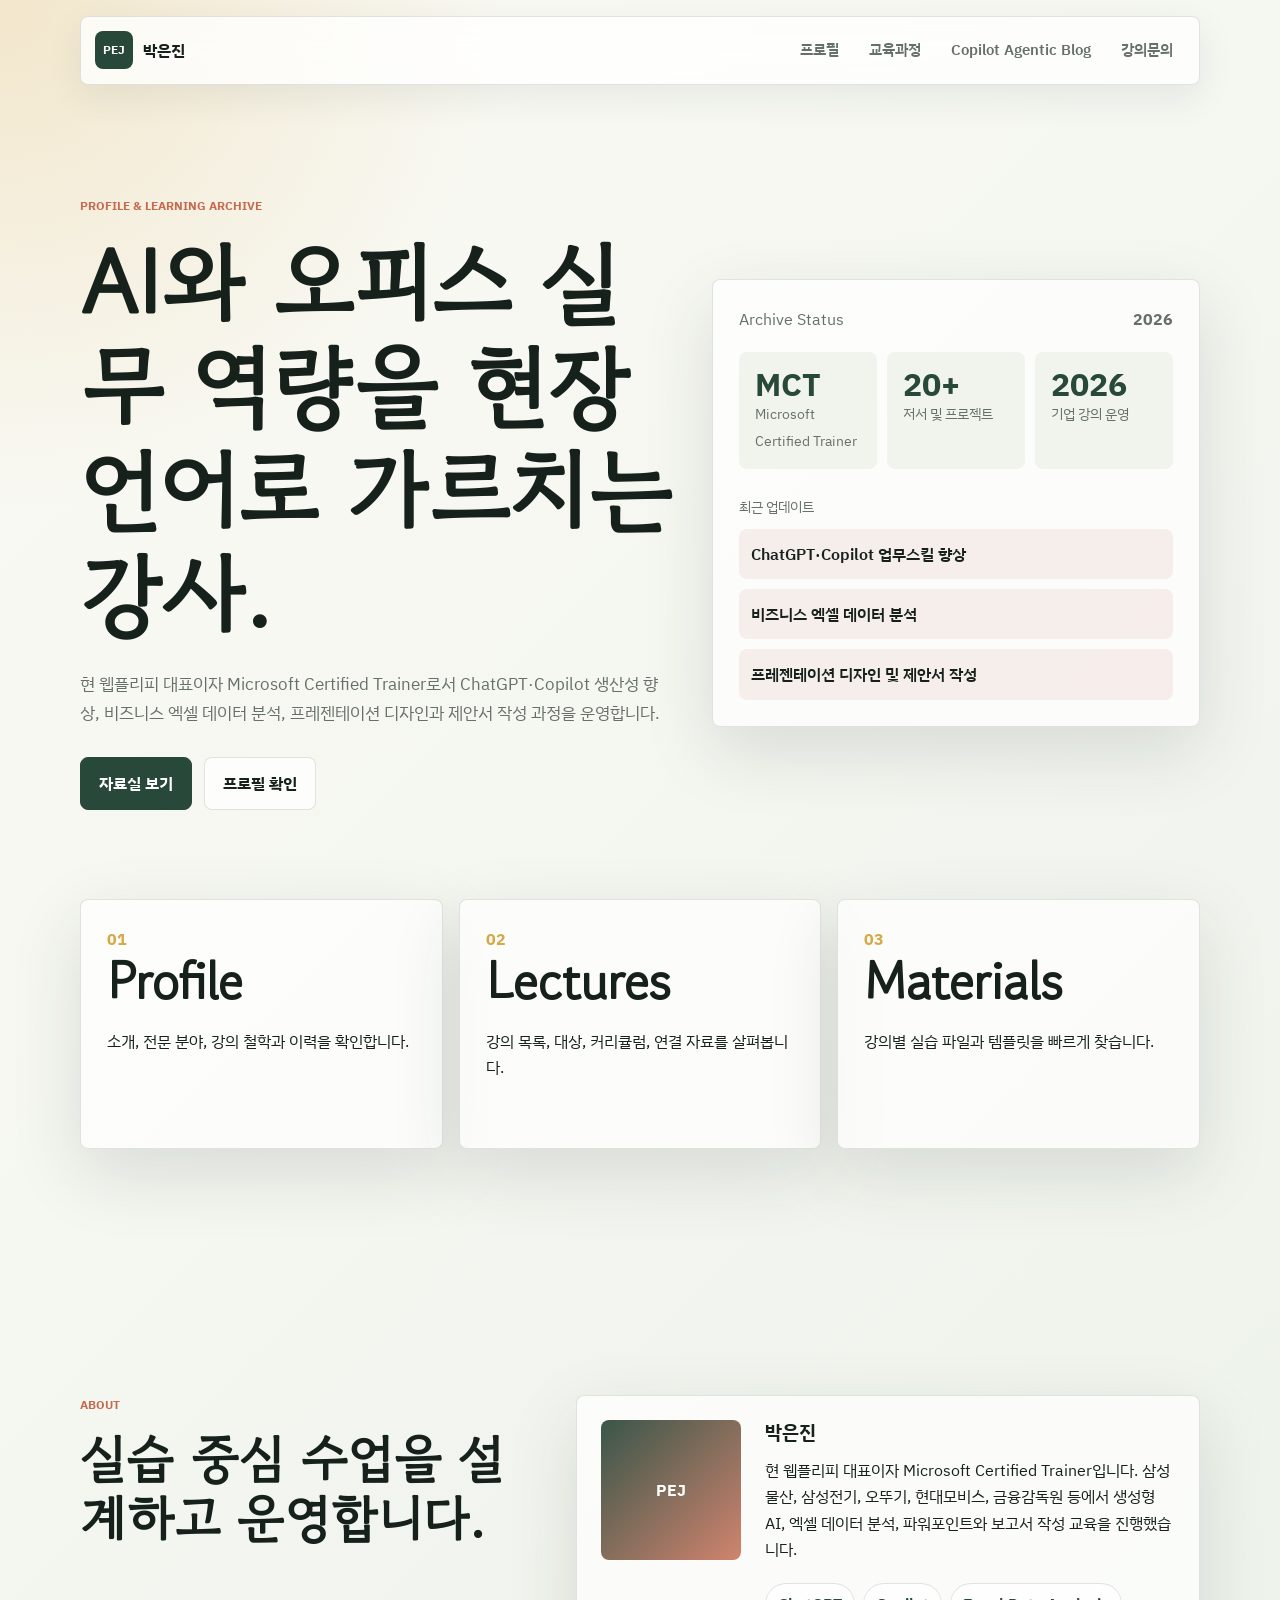
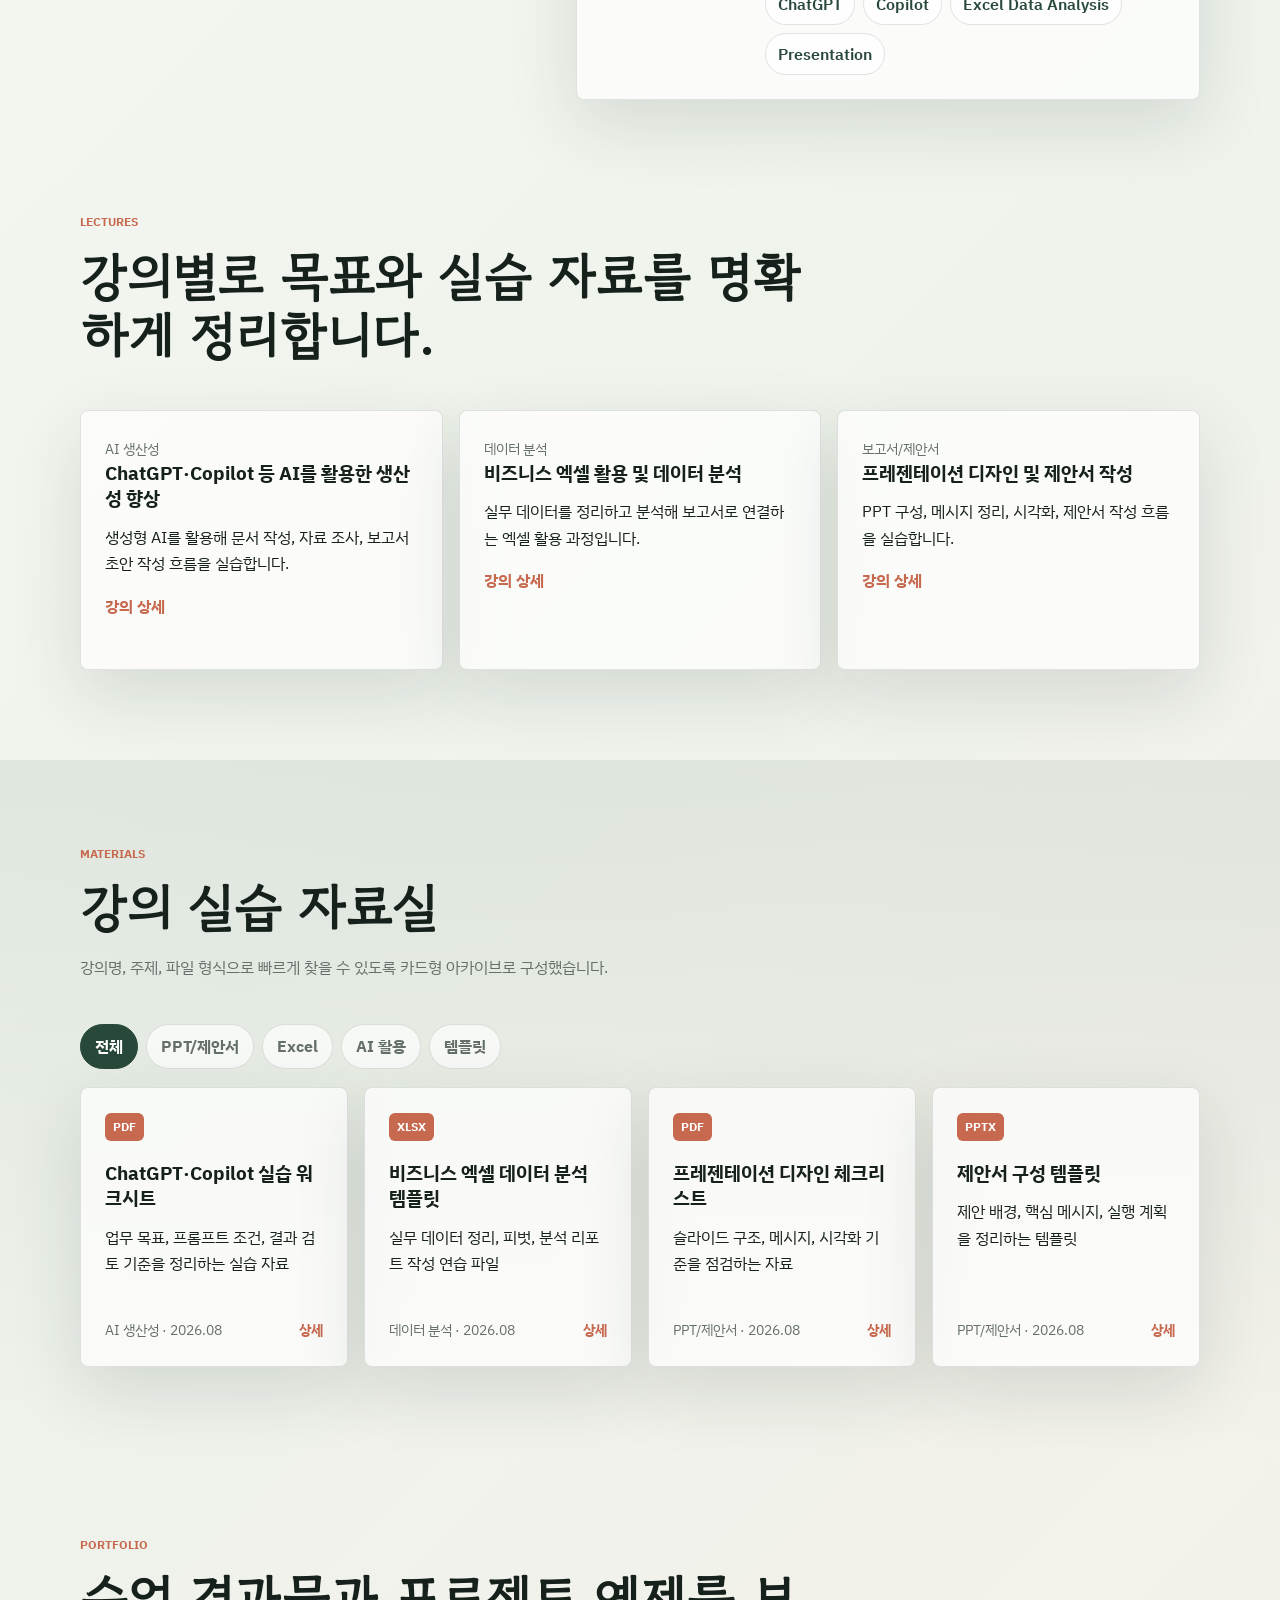
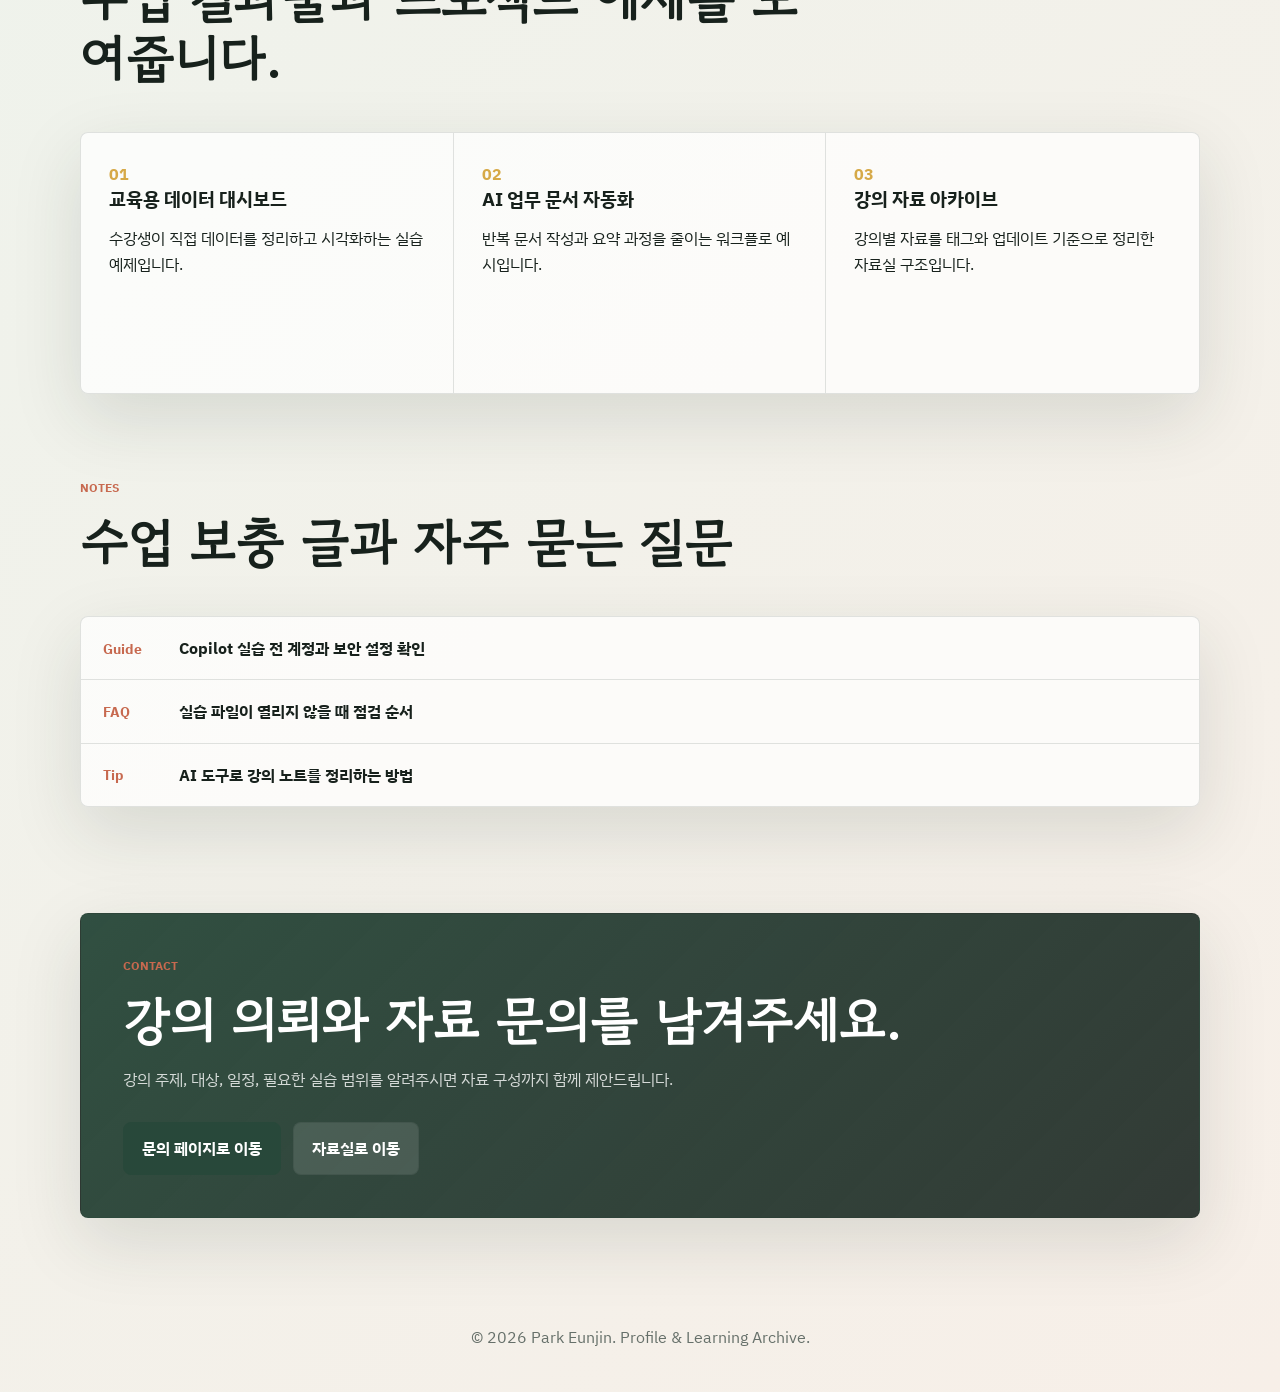
==== index.html @ 989c57da "Initial homepage site" ====
<!DOCTYPE html>
<html lang="ko">
<head>
    <meta charset="UTF-8">
    <meta name="viewport" content="width=device-width, initial-scale=1.0">
    <title>박은진 | 강의와 실습 자료실</title>
    <link rel="preconnect" href="https://fonts.googleapis.com">
    <link rel="preconnect" href="https://fonts.gstatic.com" crossorigin>
    <link href="https://fonts.googleapis.com/css2?family=Gowun+Dodum&family=IBM+Plex+Sans+KR:wght@400;500;600;700&display=swap" rel="stylesheet">
    <link rel="stylesheet" href="styles.css">
</head>
<body>
    <header class="site-header">
        <a class="brand" href="index.html" aria-label="홈으로 이동">
            <span class="brand-mark">PEJ</span>
            <span>박은진</span>
        </a>
        <button class="nav-toggle" type="button" aria-label="메뉴 열기" aria-expanded="false">
            <span></span>
            <span></span>
        </button>
        <nav class="site-nav" aria-label="주요 메뉴">
            <a href="profile.html">프로필</a>
            <a href="lectures.html">교육과정</a>
            <a href="copilot-agentic-blog.html">Copilot Agentic Blog</a>
            <a href="contact.html">강의문의</a>
        </nav>
    </header>

    <main id="home">
        <section class="hero section-shell">
            <div class="hero-copy reveal">
                <p class="eyebrow">Profile & Learning Archive</p>
                <h1>AI와 오피스 실무 역량을 현장 언어로 가르치는 강사.</h1>
                <p class="hero-text">현 웹플리피 대표이자 Microsoft Certified Trainer로서 ChatGPT·Copilot 생산성 향상, 비즈니스 엑셀 데이터 분석, 프레젠테이션 디자인과 제안서 작성 과정을 운영합니다.</p>
                <div class="hero-actions">
                    <a class="button primary" href="materials.html">자료실 보기</a>
                    <a class="button secondary" href="profile.html">프로필 확인</a>
                </div>
            </div>
            <div class="hero-panel reveal" aria-label="강의 자료 요약">
                <div class="panel-topline">
                    <span>Archive Status</span>
                    <strong>2026</strong>
                </div>
                <div class="metric-grid">
                    <article>
                        <strong>MCT</strong>
                        <span>Microsoft Certified Trainer</span>
                    </article>
                    <article>
                        <strong>20+</strong>
                        <span>저서 및 프로젝트</span>
                    </article>
                    <article>
                        <strong>2026</strong>
                        <span>기업 강의 운영</span>
                    </article>
                </div>
                <div class="panel-list">
                    <p>최근 업데이트</p>
                    <a href="lectures.html">ChatGPT·Copilot 업무스킬 향상</a>
                    <a href="lectures.html">비즈니스 엑셀 데이터 분석</a>
                    <a href="lectures.html">프레젠테이션 디자인 및 제안서 작성</a>
                </div>
            </div>
        </section>

        <section class="section-shell summary-grid reveal" aria-label="운영 페이지 바로가기">
            <a class="summary-card" href="profile.html">
                <span>01</span>
                <h2>Profile</h2>
                <p>소개, 전문 분야, 강의 철학과 이력을 확인합니다.</p>
            </a>
            <a class="summary-card" href="lectures.html">
                <span>02</span>
                <h2>Lectures</h2>
                <p>강의 목록, 대상, 커리큘럼, 연결 자료를 살펴봅니다.</p>
            </a>
            <a class="summary-card" href="materials.html">
                <span>03</span>
                <h2>Materials</h2>
                <p>강의별 실습 파일과 템플릿을 빠르게 찾습니다.</p>
            </a>
        </section>

        <section id="about" class="section-shell split-section">
            <div class="section-heading reveal">
                <p class="eyebrow">About</p>
                <h2>실습 중심 수업을 설계하고 운영합니다.</h2>
            </div>
            <div class="profile-card reveal">
                <div class="portrait" aria-hidden="true">PEJ</div>
                <div>
                    <h3>박은진</h3>
                    <p>현 웹플리피 대표이자 Microsoft Certified Trainer입니다. 삼성물산, 삼성전기, 오뚜기, 현대모비스, 금융감독원 등에서 생성형 AI, 엑셀 데이터 분석, 파워포인트와 보고서 작성 교육을 진행했습니다.</p>
                    <ul class="tag-list" aria-label="전문 분야">
                        <li>ChatGPT</li>
                        <li>Copilot</li>
                        <li>Excel Data Analysis</li>
                        <li>Presentation</li>
                    </ul>
                </div>
            </div>
        </section>

        <section id="lectures" class="section-shell">
            <div class="section-heading reveal">
                <p class="eyebrow">Lectures</p>
                <h2>강의별로 목표와 실습 자료를 명확하게 정리합니다.</h2>
            </div>
            <div class="course-grid">
                <article class="course-card reveal">
                    <span>AI 생산성</span>
                    <h3>ChatGPT·Copilot 등 AI를 활용한 생산성 향상</h3>
                    <p>생성형 AI를 활용해 문서 작성, 자료 조사, 보고서 초안 작성 흐름을 실습합니다.</p>
                    <a href="lecture-detail.html">강의 상세</a>
                </article>
                <article class="course-card reveal">
                    <span>데이터 분석</span>
                    <h3>비즈니스 엑셀 활용 및 데이터 분석</h3>
                    <p>실무 데이터를 정리하고 분석해 보고서로 연결하는 엑셀 활용 과정입니다.</p>
                    <a href="lecture-detail.html">강의 상세</a>
                </article>
                <article class="course-card reveal">
                    <span>보고서/제안서</span>
                    <h3>프레젠테이션 디자인 및 제안서 작성</h3>
                    <p>PPT 구성, 메시지 정리, 시각화, 제안서 작성 흐름을 실습합니다.</p>
                    <a href="lecture-detail.html">강의 상세</a>
                </article>
            </div>
        </section>

        <section id="materials" class="materials-section">
            <div class="section-shell">
                <div class="section-heading reveal">
                    <p class="eyebrow">Materials</p>
                    <h2>강의 실습 자료실</h2>
                    <p>강의명, 주제, 파일 형식으로 빠르게 찾을 수 있도록 카드형 아카이브로 구성했습니다.</p>
                </div>
                <div class="filter-bar reveal" aria-label="자료 필터">
                    <button class="filter-chip active" type="button" data-filter="all">전체</button>
                    <button class="filter-chip" type="button" data-filter="ppt">PPT/제안서</button>
                    <button class="filter-chip" type="button" data-filter="excel">Excel</button>
                    <button class="filter-chip" type="button" data-filter="ai">AI 활용</button>
                    <button class="filter-chip" type="button" data-filter="template">템플릿</button>
                </div>
                <div class="material-grid">
                    <article class="material-card reveal" data-category="ai template">
                        <div>
                            <span class="file-type">PDF</span>
                            <h3>ChatGPT·Copilot 실습 워크시트</h3>
                            <p>업무 목표, 프롬프트 조건, 결과 검토 기준을 정리하는 실습 자료</p>
                        </div>
                        <footer>
                            <span>AI 생산성 · 2026.08</span>
                            <a href="material-detail.html">상세</a>
                        </footer>
                    </article>
                    <article class="material-card reveal" data-category="excel template">
                        <div>
                            <span class="file-type">XLSX</span>
                            <h3>비즈니스 엑셀 데이터 분석 템플릿</h3>
                            <p>실무 데이터 정리, 피벗, 분석 리포트 작성 연습 파일</p>
                        </div>
                        <footer>
                            <span>데이터 분석 · 2026.08</span>
                            <a href="material-detail.html">상세</a>
                        </footer>
                    </article>
                    <article class="material-card reveal" data-category="ai template">
                        <div>
                            <span class="file-type">PDF</span>
                            <h3>프레젠테이션 디자인 체크리스트</h3>
                            <p>슬라이드 구조, 메시지, 시각화 기준을 점검하는 자료</p>
                        </div>
                        <footer>
                            <span>PPT/제안서 · 2026.08</span>
                            <a href="material-detail.html">상세</a>
                        </footer>
                    </article>
                    <article class="material-card reveal" data-category="ppt template">
                        <div>
                            <span class="file-type">PPTX</span>
                            <h3>제안서 구성 템플릿</h3>
                            <p>제안 배경, 핵심 메시지, 실행 계획을 정리하는 템플릿</p>
                        </div>
                        <footer>
                            <span>PPT/제안서 · 2026.08</span>
                            <a href="material-detail.html">상세</a>
                        </footer>
                    </article>
                </div>
            </div>
        </section>

        <section id="portfolio" class="section-shell">
            <div class="section-heading reveal">
                <p class="eyebrow">Portfolio</p>
                <h2>수업 결과물과 프로젝트 예제를 보여줍니다.</h2>
            </div>
            <div class="portfolio-strip reveal">
                <article>
                    <span>01</span>
                    <h3>교육용 데이터 대시보드</h3>
                    <p>수강생이 직접 데이터를 정리하고 시각화하는 실습 예제입니다.</p>
                </article>
                <article>
                    <span>02</span>
                    <h3>AI 업무 문서 자동화</h3>
                    <p>반복 문서 작성과 요약 과정을 줄이는 워크플로 예시입니다.</p>
                </article>
                <article>
                    <span>03</span>
                    <h3>강의 자료 아카이브</h3>
                    <p>강의별 자료를 태그와 업데이트 기준으로 정리한 자료실 구조입니다.</p>
                </article>
            </div>
        </section>

        <section id="notes" class="section-shell notes-section">
            <div class="section-heading reveal">
                <p class="eyebrow">Notes</p>
                <h2>수업 보충 글과 자주 묻는 질문</h2>
            </div>
            <div class="note-list reveal">
                <a href="note-detail.html"><span>Guide</span> Copilot 실습 전 계정과 보안 설정 확인</a>
                <a href="note-detail.html"><span>FAQ</span> 실습 파일이 열리지 않을 때 점검 순서</a>
                <a href="note-detail.html"><span>Tip</span> AI 도구로 강의 노트를 정리하는 방법</a>
            </div>
        </section>

        <section id="contact" class="contact-section">
            <div class="section-shell contact-box reveal">
                <p class="eyebrow">Contact</p>
                <h2>강의 의뢰와 자료 문의를 남겨주세요.</h2>
                <p>강의 주제, 대상, 일정, 필요한 실습 범위를 알려주시면 자료 구성까지 함께 제안드립니다.</p>
                <div class="contact-actions">
                    <a class="button primary" href="contact.html">문의 페이지로 이동</a>
                    <a class="button secondary" href="materials.html">자료실로 이동</a>
                </div>
            </div>
        </section>
    </main>

    <footer class="site-footer">
        <p>© 2026 Park Eunjin. Profile & Learning Archive.</p>
    </footer>

    <script src="script.js"></script>
</body>
</html>
---- styles.css ----
:root {
    --ink: #17211c;
    --muted: #66706a;
    --paper: #fbfaf5;
    --surface: #ffffff;
    --sage: #587665;
    --sage-dark: #28483a;
    --clay: #c7694f;
    --gold: #d6a947;
    --line: rgba(23, 33, 28, 0.12);
    --shadow: 0 24px 70px rgba(31, 47, 38, 0.13);
}

* {
    box-sizing: border-box;
}

html {
    scroll-behavior: smooth;
}

body {
    margin: 0;
    color: var(--ink);
    background:
        radial-gradient(circle at top left, rgba(214, 169, 71, 0.24), transparent 32rem),
        linear-gradient(135deg, #fbfaf5 0%, #eef3ec 48%, #f7efe8 100%);
    font-family: "IBM Plex Sans KR", sans-serif;
    line-height: 1.65;
}

a {
    color: inherit;
    text-decoration: none;
}

button,
a {
    -webkit-tap-highlight-color: transparent;
}

.site-header {
    position: sticky;
    top: 0;
    z-index: 20;
    display: flex;
    align-items: center;
    justify-content: space-between;
    width: min(1120px, calc(100% - 32px));
    margin: 16px auto 0;
    padding: 12px 14px;
    border: 1px solid var(--line);
    border-radius: 8px;
    background: rgba(255, 255, 255, 0.78);
    box-shadow: 0 12px 36px rgba(31, 47, 38, 0.08);
    backdrop-filter: blur(18px);
}

.brand,
.site-nav {
    display: flex;
    align-items: center;
}

.brand {
    gap: 10px;
    font-weight: 700;
}

.brand-mark {
    display: grid;
    width: 38px;
    height: 38px;
    place-items: center;
    border-radius: 8px;
    color: #fff;
    background: var(--sage-dark);
    font-size: 0.78rem;
    letter-spacing: 0;
}

.site-nav {
    gap: 6px;
    flex-wrap: wrap;
    justify-content: flex-end;
}

.site-nav a {
    padding: 9px 12px;
    border-radius: 8px;
    color: var(--muted);
    font-size: 0.94rem;
    font-weight: 600;
}

.site-nav a:hover {
    color: var(--sage-dark);
    background: rgba(88, 118, 101, 0.11);
}

.site-nav a.active {
    color: var(--sage-dark);
    background: rgba(88, 118, 101, 0.14);
}

.nav-toggle {
    display: none;
    width: 42px;
    height: 42px;
    border: 0;
    border-radius: 8px;
    background: rgba(88, 118, 101, 0.12);
}

.nav-toggle span {
    display: block;
    width: 18px;
    height: 2px;
    margin: 5px auto;
    background: var(--sage-dark);
}

.section-shell {
    width: min(1120px, calc(100% - 32px));
    margin: 0 auto;
}

.hero {
    display: grid;
    grid-template-columns: minmax(0, 1.1fr) minmax(320px, 0.9fr);
    gap: 36px;
    align-items: center;
    min-height: calc(100vh - 86px);
    padding: 80px 0 58px;
}

.eyebrow {
    margin: 0 0 14px;
    color: var(--clay);
    font-size: 0.78rem;
    font-weight: 700;
    letter-spacing: 0;
    text-transform: uppercase;
}

h1,
h2,
h3,
p {
    margin-top: 0;
}

h1,
h2 {
    font-family: "Gowun Dodum", sans-serif;
    line-height: 1.16;
    letter-spacing: 0;
}

h1 {
    max-width: 760px;
    margin-bottom: 24px;
    font-size: clamp(2.8rem, 7vw, 5.9rem);
}

h2 {
    margin-bottom: 16px;
    font-size: clamp(2rem, 4vw, 3.5rem);
}

h3 {
    margin-bottom: 12px;
    line-height: 1.35;
}

.hero-text {
    max-width: 650px;
    color: var(--muted);
    font-size: 1.08rem;
}

.hero-actions,
.contact-actions {
    display: flex;
    flex-wrap: wrap;
    gap: 12px;
    margin-top: 30px;
}

.button {
    display: inline-flex;
    align-items: center;
    justify-content: center;
    min-height: 46px;
    padding: 12px 18px;
    border: 1px solid var(--line);
    border-radius: 8px;
    font-weight: 700;
}

.button.primary {
    color: #fff;
    background: var(--sage-dark);
    border-color: var(--sage-dark);
}

.button.secondary {
    background: rgba(255, 255, 255, 0.72);
}

.hero-panel,
.profile-card,
.course-card,
.material-card,
.portfolio-strip,
.note-list,
.contact-box {
    border: 1px solid var(--line);
    border-radius: 8px;
    background: rgba(255, 255, 255, 0.72);
    box-shadow: var(--shadow);
}

.blog-directory {
    margin-bottom: 72px;
}

.blog-card-grid {
    display: grid;
    grid-template-columns: repeat(2, minmax(0, 1fr));
    gap: 18px;
}

.blog-link-card,
.blog-link-list a {
    border: 1px solid var(--line);
    border-radius: 8px;
    background: rgba(255, 255, 255, 0.72);
    box-shadow: 0 16px 42px rgba(31, 47, 38, 0.09);
}

.blog-link-card {
    display: flex;
    min-height: 260px;
    flex-direction: column;
    padding: 24px;
}

.blog-link-card span,
.blog-link-list span {
    color: var(--clay);
    font-size: 0.78rem;
    font-weight: 700;
}

.blog-link-card h3 {
    margin-top: 12px;
    font-size: 1.35rem;
}

.blog-link-card p {
    color: var(--muted);
}

.blog-link-card a {
    margin-top: auto;
    color: var(--sage-dark);
    font-weight: 700;
}

.blog-link-list {
    display: grid;
    grid-template-columns: repeat(2, minmax(0, 1fr));
    gap: 12px;
}

.blog-link-list.compact {
    grid-template-columns: repeat(3, minmax(0, 1fr));
}

.blog-link-list a {
    display: flex;
    min-height: 78px;
    align-items: center;
    gap: 14px;
    padding: 18px;
    font-weight: 700;
}

.hero-panel {
    padding: 26px;
}

.panel-topline,
.material-card footer {
    display: flex;
    align-items: center;
    justify-content: space-between;
    gap: 16px;
}

.panel-topline {
    margin-bottom: 20px;
    color: var(--muted);
}

.metric-grid {
    display: grid;
    grid-template-columns: repeat(3, 1fr);
    gap: 10px;
}

.metric-grid article {
    min-height: 112px;
    padding: 16px;
    border-radius: 8px;
    background: #f1f4ec;
}

.metric-grid strong {
    display: block;
    color: var(--sage-dark);
    font-size: 2rem;
    line-height: 1;
}

.metric-grid span,
.panel-list p,
.material-card footer,
.course-card span {
    color: var(--muted);
    font-size: 0.9rem;
}

.panel-list {
    display: grid;
    gap: 10px;
    margin-top: 26px;
}

.panel-list p {
    margin-bottom: 0;
}

.panel-list a {
    padding: 12px;
    border-radius: 8px;
    background: rgba(199, 105, 79, 0.1);
    font-weight: 600;
}

.split-section,
.section-heading {
    padding: 84px 0 28px;
}

.split-section {
    display: grid;
    grid-template-columns: 0.85fr 1.15fr;
    gap: 34px;
    align-items: start;
}

.section-heading {
    max-width: 760px;
}

.section-heading p:not(.eyebrow) {
    color: var(--muted);
}

.profile-card {
    display: grid;
    grid-template-columns: 140px 1fr;
    gap: 24px;
    margin-top: 84px;
    padding: 24px;
}

.portrait {
    display: grid;
    width: 140px;
    aspect-ratio: 1;
    place-items: center;
    border-radius: 8px;
    color: #fff;
    background:
        linear-gradient(135deg, rgba(40, 72, 58, 0.92), rgba(199, 105, 79, 0.82)),
        url("https://images.unsplash.com/photo-1454165804606-c3d57bc86b40?auto=format&fit=crop&w=600&q=80") center/cover;
    font-weight: 700;
}

.tag-list {
    display: flex;
    flex-wrap: wrap;
    gap: 8px;
    padding: 0;
    margin: 20px 0 0;
    list-style: none;
}

.tag-list li,
.filter-chip {
    border: 1px solid var(--line);
    border-radius: 999px;
    background: rgba(255, 255, 255, 0.68);
}

.tag-list li {
    padding: 7px 12px;
    color: var(--sage-dark);
    font-weight: 600;
}

.course-grid,
.material-grid {
    display: grid;
    grid-template-columns: repeat(3, 1fr);
    gap: 16px;
}

.course-card,
.material-card {
    padding: 24px;
}

.course-card {
    min-height: 260px;
}

.course-card a,
.material-card a {
    color: var(--clay);
    font-weight: 700;
}

.materials-section {
    margin-top: 90px;
    padding: 0 0 84px;
    background: linear-gradient(180deg, rgba(40, 72, 58, 0.08), rgba(255, 255, 255, 0));
}

.filter-bar {
    display: flex;
    flex-wrap: wrap;
    gap: 8px;
    margin-bottom: 18px;
}

.filter-chip {
    min-height: 40px;
    padding: 8px 14px;
    color: var(--muted);
    cursor: pointer;
    font: inherit;
    font-weight: 700;
}

.filter-chip.active,
.filter-chip:hover {
    color: #fff;
    background: var(--sage-dark);
    border-color: var(--sage-dark);
}

.material-grid {
    grid-template-columns: repeat(4, 1fr);
}

.material-card {
    display: flex;
    min-height: 280px;
    flex-direction: column;
    justify-content: space-between;
    transition: transform 180ms ease, opacity 180ms ease;
}

.material-card.is-hidden {
    display: none;
}

.file-type {
    display: inline-flex;
    margin-bottom: 20px;
    padding: 4px 8px;
    border-radius: 6px;
    color: #fff;
    background: var(--clay);
    font-size: 0.78rem;
    font-weight: 700;
}

.portfolio-strip {
    display: grid;
    grid-template-columns: repeat(3, 1fr);
    overflow: hidden;
}

.portfolio-strip article {
    min-height: 260px;
    padding: 28px;
    border-right: 1px solid var(--line);
}

.portfolio-strip article:last-child {
    border-right: 0;
}

.portfolio-strip span {
    color: var(--gold);
    font-weight: 700;
}

.notes-section {
    padding-bottom: 86px;
}

.note-list {
    display: grid;
}

.note-list a {
    display: flex;
    gap: 14px;
    align-items: center;
    padding: 18px 22px;
    border-bottom: 1px solid var(--line);
    font-weight: 700;
}

.note-list a:last-child {
    border-bottom: 0;
}

.note-list span {
    min-width: 62px;
    color: var(--clay);
    font-size: 0.88rem;
}

.contact-section {
    padding: 20px 0 80px;
}

.contact-box {
    padding: 42px;
    color: #fff;
    background:
        linear-gradient(135deg, rgba(40, 72, 58, 0.96), rgba(23, 33, 28, 0.88)),
        url("https://images.unsplash.com/photo-1516321318423-f06f85e504b3?auto=format&fit=crop&w=1400&q=80") center/cover;
}

.contact-box p:not(.eyebrow) {
    max-width: 650px;
    color: rgba(255, 255, 255, 0.8);
}

.contact-box .button.secondary {
    color: #fff;
    background: rgba(255, 255, 255, 0.12);
}

.page-hero {
    padding: 86px 0 34px;
}

.page-hero p:not(.eyebrow) {
    max-width: 720px;
    color: var(--muted);
    font-size: 1.08rem;
}

.summary-grid,
.content-grid,
.page-grid {
    display: grid;
    gap: 16px;
    padding-bottom: 78px;
}

.summary-grid {
    grid-template-columns: repeat(3, 1fr);
}

.content-grid {
    grid-template-columns: 0.85fr 1.15fr;
    align-items: start;
}

.summary-card,
.mini-list,
.timeline,
.detail-page,
.search-box {
    border: 1px solid var(--line);
    border-radius: 8px;
    background: rgba(255, 255, 255, 0.72);
    box-shadow: var(--shadow);
}

.summary-card {
    min-height: 250px;
    padding: 26px;
}

.summary-card span,
.timeline span,
.detail-meta span {
    color: var(--gold);
    font-weight: 700;
}

.mini-list {
    display: grid;
    overflow: hidden;
}

.mini-list a {
    display: flex;
    gap: 14px;
    align-items: center;
    padding: 18px 20px;
    border-bottom: 1px solid var(--line);
    font-weight: 700;
}

.mini-list a:last-child {
    border-bottom: 0;
}

.mini-list span {
    min-width: 58px;
    color: var(--clay);
    font-size: 0.86rem;
}

.compact {
    padding-top: 20px;
}

.timeline,
.detail-page {
    padding: 28px;
}

.timeline article {
    display: grid;
    grid-template-columns: 44px 1fr;
    gap: 12px;
    padding: 16px 0;
    border-bottom: 1px solid var(--line);
}

.timeline article:last-child {
    border-bottom: 0;
}

.detail-page {
    margin-top: 64px;
    margin-bottom: 84px;
}

.detail-meta {
    display: flex;
    flex-wrap: wrap;
    gap: 10px;
    margin: 26px 0 36px;
}

.detail-meta span {
    padding: 8px 12px;
    border: 1px solid var(--line);
    border-radius: 999px;
    background: rgba(255, 255, 255, 0.72);
}

.step-list {
    display: grid;
    gap: 10px;
    padding-left: 22px;
    color: var(--muted);
}

.materials-section.flat {
    margin-top: 0;
    background: transparent;
}

.search-box {
    display: grid;
    gap: 8px;
    margin-bottom: 14px;
    padding: 16px;
    color: var(--muted);
    font-weight: 700;
}

.search-box input {
    width: 100%;
    min-height: 46px;
    padding: 10px 14px;
    border: 1px solid var(--line);
    border-radius: 8px;
    color: var(--ink);
    background: rgba(255, 255, 255, 0.86);
    font: inherit;
}

.credential-grid {
    display: grid;
    grid-template-columns: repeat(2, 1fr);
    gap: 16px;
    padding-bottom: 72px;
}

.credential-grid article,
.lecture-history {
    border: 1px solid var(--line);
    border-radius: 8px;
    background: rgba(255, 255, 255, 0.72);
    box-shadow: var(--shadow);
}

.credential-grid article {
    padding: 26px;
}

.check-list,
.lecture-history ol {
    display: grid;
    gap: 10px;
    color: var(--muted);
}

.check-list {
    padding-left: 20px;
}

.lecture-history {
    margin-bottom: 84px;
    padding: 28px;
}

.lecture-history ol {
    padding-left: 22px;
}

.site-footer {
    padding: 26px;
    color: var(--muted);
    text-align: center;
}

.reveal {
    opacity: 0;
    transform: translateY(18px);
    transition: opacity 520ms ease, transform 520ms ease;
}

.reveal.is-visible {
    opacity: 1;
    transform: translateY(0);
}

@media (max-width: 920px) {
    .hero,
    .split-section,
    .profile-card,
    .summary-grid,
    .content-grid,
    .credential-grid {
        grid-template-columns: 1fr;
    }

    .hero {
        min-height: auto;
        padding-top: 58px;
    }

    .profile-card {
        margin-top: 0;
    }

    .course-grid,
    .material-grid,
    .blog-card-grid,
    .blog-link-list,
    .blog-link-list.compact,
    .portfolio-strip {
        grid-template-columns: 1fr 1fr;
    }

    .portfolio-strip article:nth-child(2) {
        border-right: 0;
    }
}

@media (max-width: 720px) {
    .site-header {
        align-items: flex-start;
        flex-wrap: wrap;
    }

    .nav-toggle {
        display: block;
    }

    .site-nav {
        display: none;
        width: 100%;
        flex-direction: column;
        align-items: stretch;
        padding-top: 12px;
    }

    .site-nav.is-open {
        display: flex;
    }

    .site-nav a {
        min-height: 42px;
    }

    .hero-actions,
    .contact-actions {
        flex-direction: column;
    }

    .button {
        width: 100%;
    }

    .metric-grid,
    .course-grid,
    .material-grid,
    .blog-card-grid,
    .blog-link-list,
    .blog-link-list.compact,
    .portfolio-strip {
        grid-template-columns: 1fr;
    }

    .portfolio-strip article,
    .portfolio-strip article:nth-child(2) {
        border-right: 0;
        border-bottom: 1px solid var(--line);
    }

    .portfolio-strip article:last-child {
        border-bottom: 0;
    }

    .portrait {
        width: 100%;
        min-height: 170px;
        aspect-ratio: auto;
    }

    .contact-box {
        padding: 30px 22px;
    }

    .page-hero {
        padding-top: 54px;
    }

    .mini-list a,
    .blog-link-list a,
    .note-list a {
        align-items: flex-start;
        flex-direction: column;
    }
}

@media (prefers-reduced-motion: reduce) {
    html {
        scroll-behavior: auto;
    }

    .reveal {
        opacity: 1;
        transform: none;
        transition: none;
    }
}
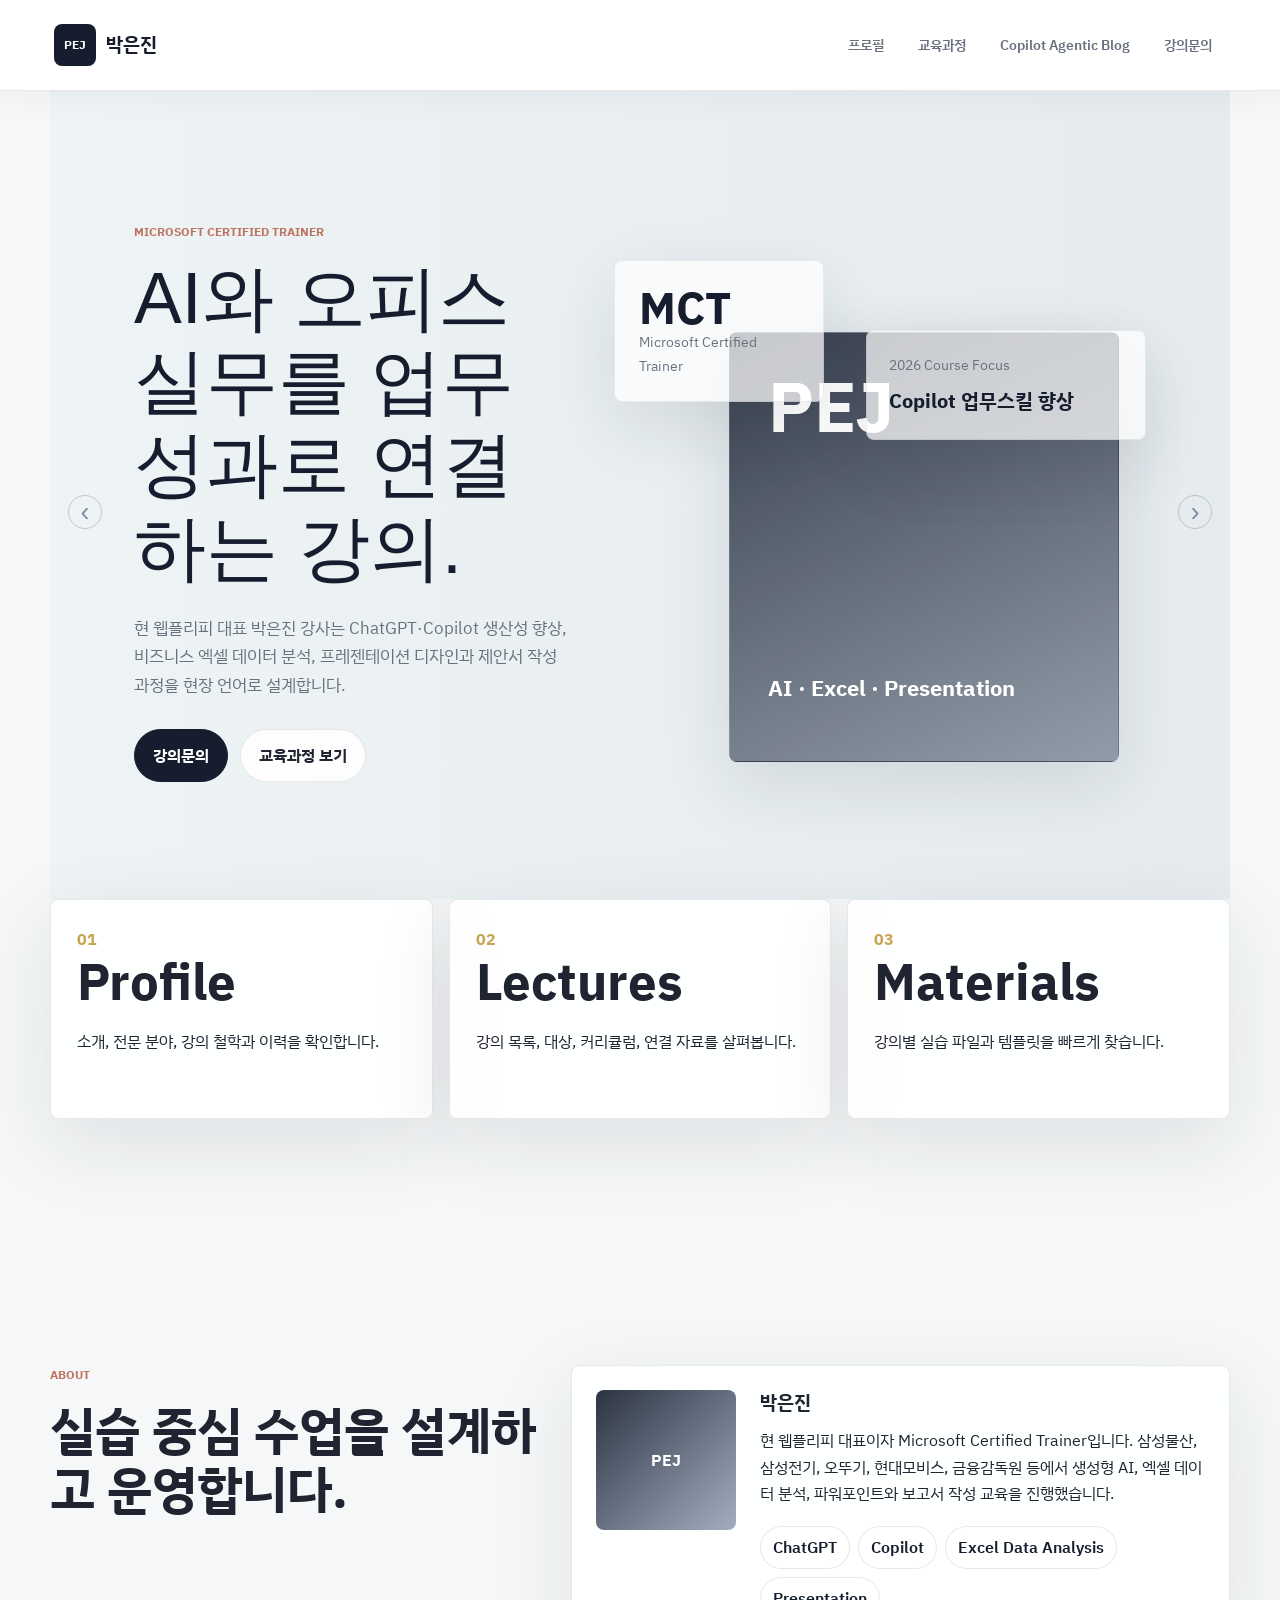
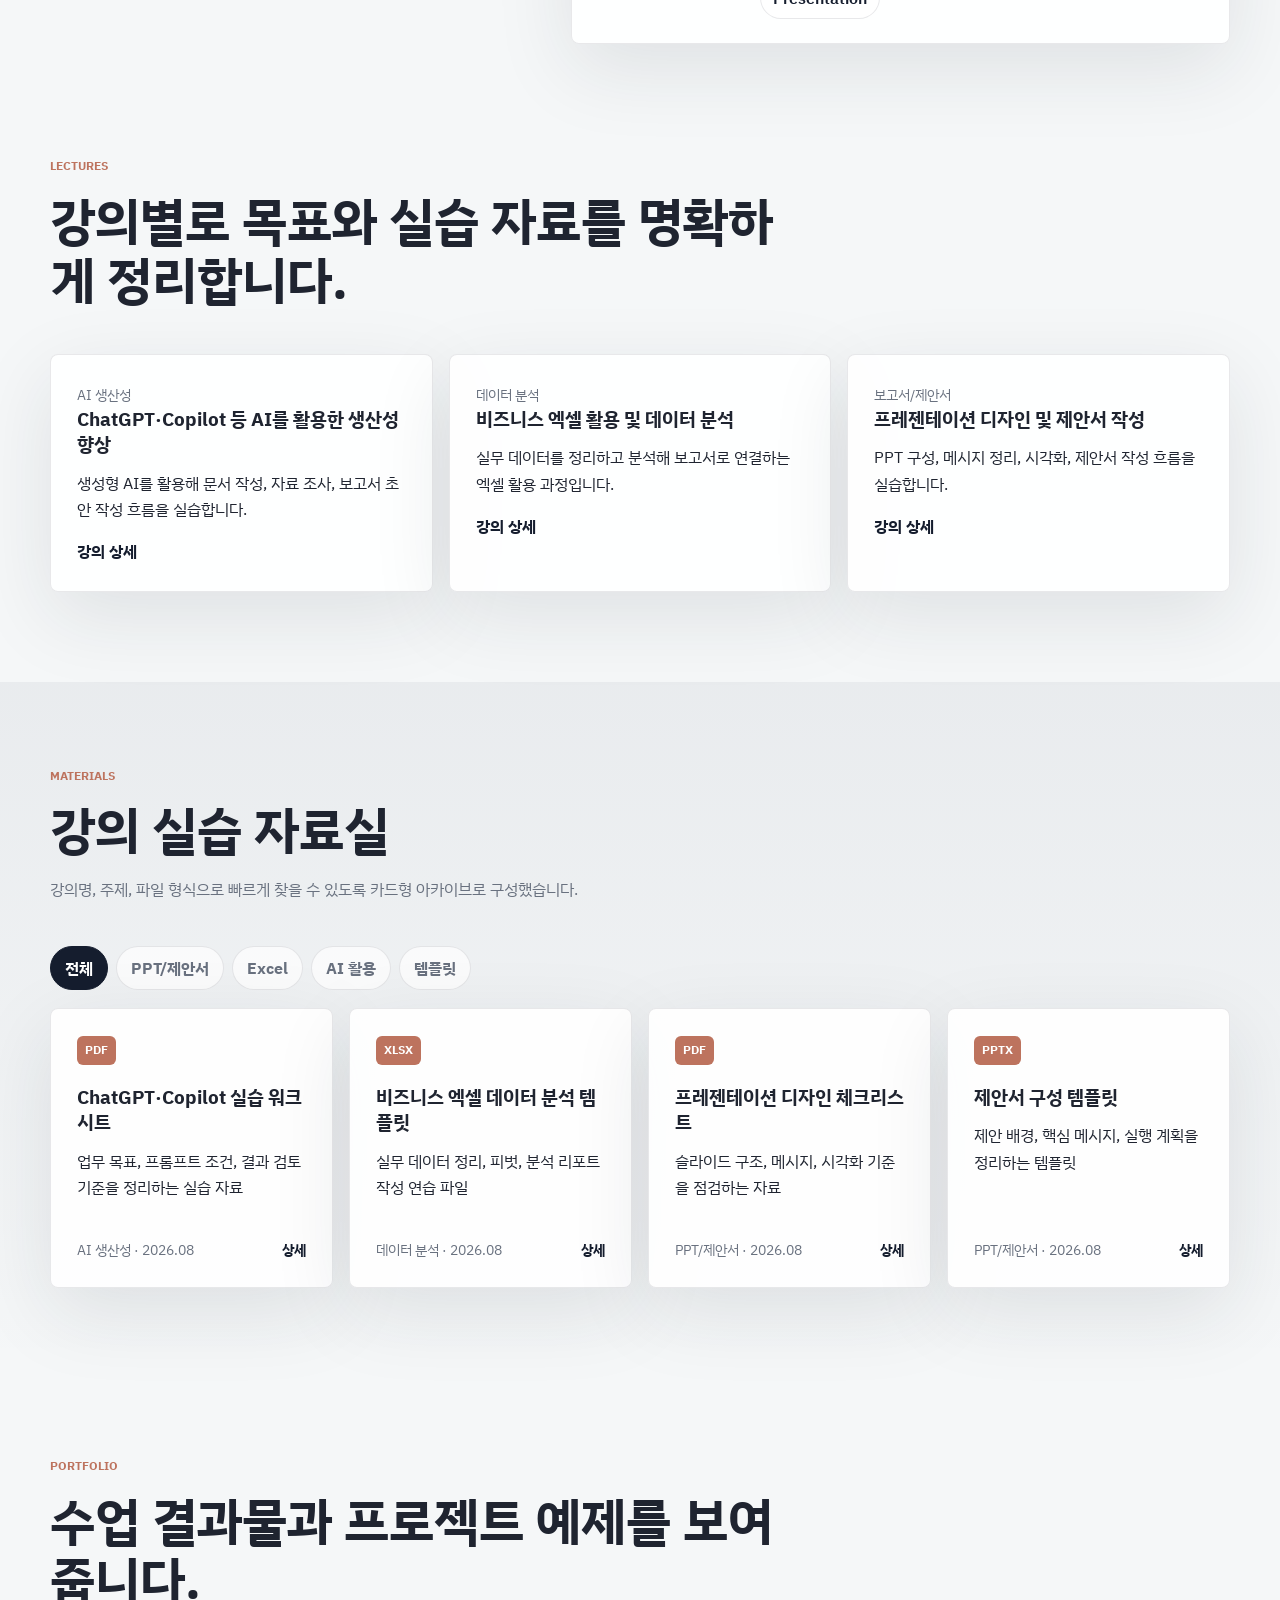
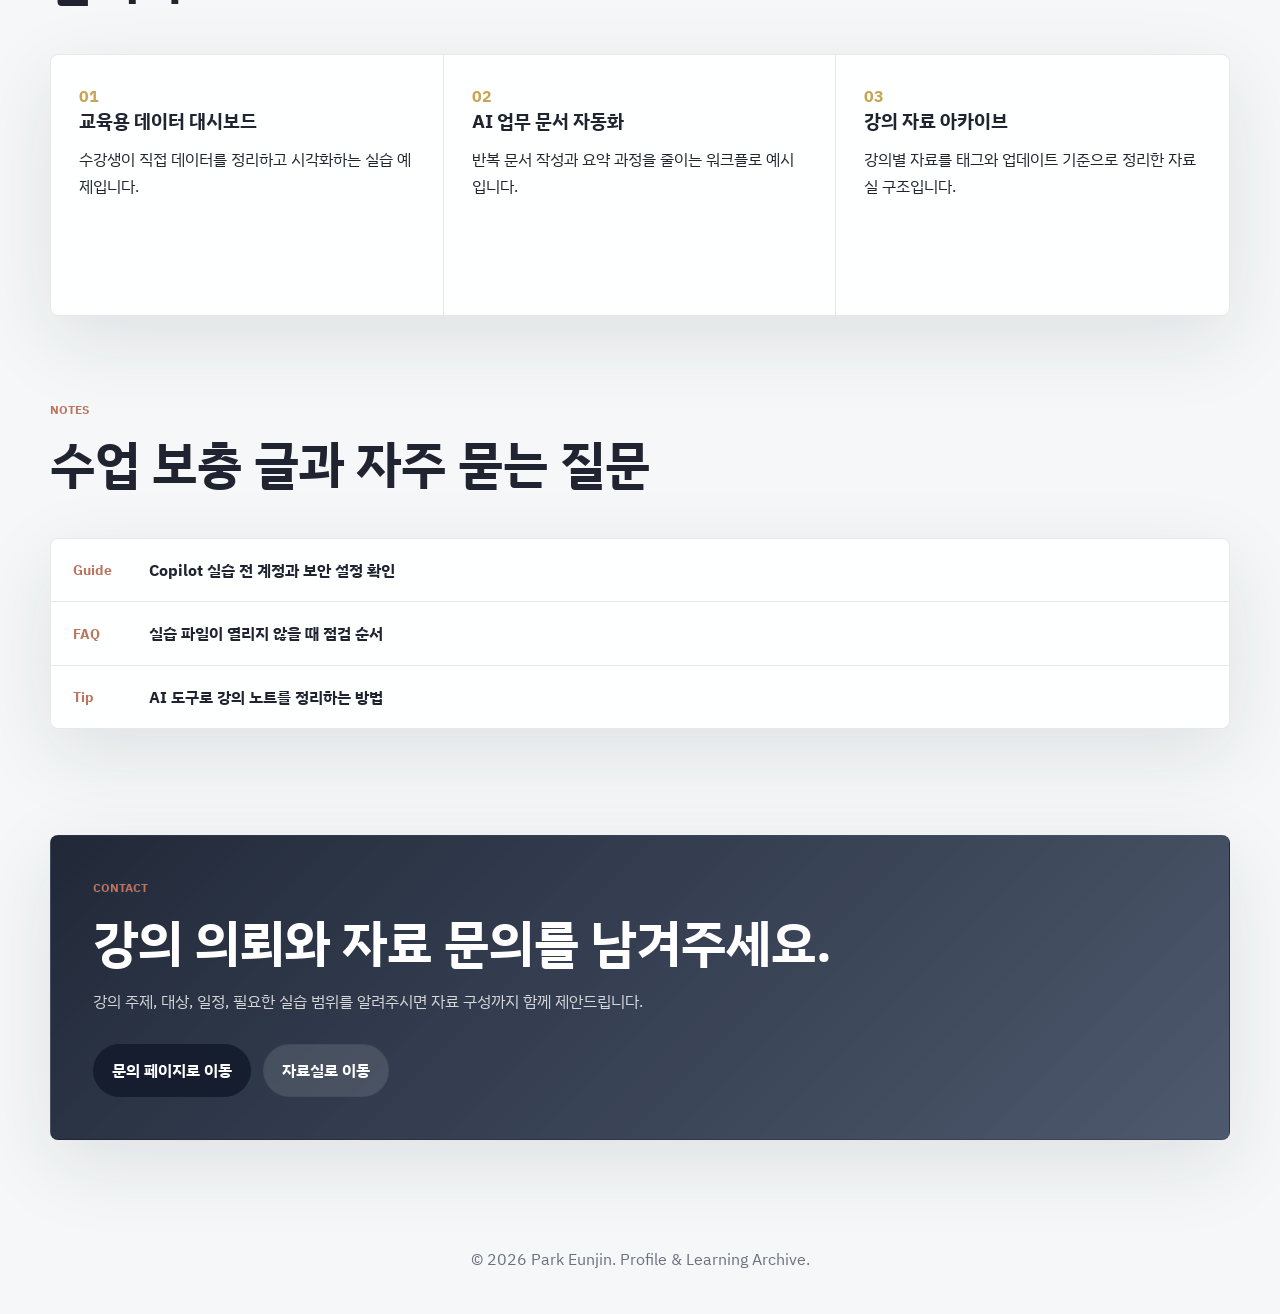
==== commit 239c9b46: "Redesign homepage with minimal brand layout" ====
--- a/index.html
+++ b/index.html
@@ -29,41 +29,31 @@
 
     <main id="home">
         <section class="hero section-shell">
+            <button class="hero-arrow" type="button" aria-label="이전 소개 보기">‹</button>
             <div class="hero-copy reveal">
-                <p class="eyebrow">Profile & Learning Archive</p>
-                <h1>AI와 오피스 실무 역량을 현장 언어로 가르치는 강사.</h1>
-                <p class="hero-text">현 웹플리피 대표이자 Microsoft Certified Trainer로서 ChatGPT·Copilot 생산성 향상, 비즈니스 엑셀 데이터 분석, 프레젠테이션 디자인과 제안서 작성 과정을 운영합니다.</p>
+                <p class="eyebrow">Microsoft Certified Trainer</p>
+                <h1>AI와 오피스 실무를 업무 성과로 연결하는 강의.</h1>
+                <p class="hero-text">현 웹플리피 대표 박은진 강사는 ChatGPT·Copilot 생산성 향상, 비즈니스 엑셀 데이터 분석, 프레젠테이션 디자인과 제안서 작성 과정을 현장 언어로 설계합니다.</p>
                 <div class="hero-actions">
-                    <a class="button primary" href="materials.html">자료실 보기</a>
-                    <a class="button secondary" href="profile.html">프로필 확인</a>
-                </div>
-            </div>
-            <div class="hero-panel reveal" aria-label="강의 자료 요약">
-                <div class="panel-topline">
-                    <span>Archive Status</span>
-                    <strong>2026</strong>
-                </div>
-                <div class="metric-grid">
-                    <article>
-                        <strong>MCT</strong>
-                        <span>Microsoft Certified Trainer</span>
-                    </article>
-                    <article>
-                        <strong>20+</strong>
-                        <span>저서 및 프로젝트</span>
-                    </article>
-                    <article>
-                        <strong>2026</strong>
-                        <span>기업 강의 운영</span>
-                    </article>
-                </div>
-                <div class="panel-list">
-                    <p>최근 업데이트</p>
-                    <a href="lectures.html">ChatGPT·Copilot 업무스킬 향상</a>
-                    <a href="lectures.html">비즈니스 엑셀 데이터 분석</a>
-                    <a href="lectures.html">프레젠테이션 디자인 및 제안서 작성</a>
-                </div>
-            </div>
+                    <a class="button primary" href="contact.html">강의문의</a>
+                    <a class="button secondary" href="lectures.html">교육과정 보기</a>
+                </div>
+            </div>
+            <div class="hero-visual reveal" aria-label="대표 강의 키워드">
+                <div class="visual-card main-card">
+                    <span>PEJ</span>
+                    <strong>AI · Excel · Presentation</strong>
+                </div>
+                <div class="visual-card stat-card">
+                    <strong>MCT</strong>
+                    <span>Microsoft Certified Trainer</span>
+                </div>
+                <div class="visual-card topic-card">
+                    <span>2026 Course Focus</span>
+                    <strong>Copilot 업무스킬 향상</strong>
+                </div>
+            </div>
+            <button class="hero-arrow next" type="button" aria-label="다음 소개 보기">›</button>
         </section>
 
         <section class="section-shell summary-grid reveal" aria-label="운영 페이지 바로가기">
--- a/styles.css
+++ b/styles.css
@@ -1,14 +1,16 @@
 :root {
-    --ink: #17211c;
-    --muted: #66706a;
-    --paper: #fbfaf5;
+    --ink: #1f2430;
+    --muted: #69717f;
+    --paper: #f5f7f8;
     --surface: #ffffff;
-    --sage: #587665;
-    --sage-dark: #28483a;
-    --clay: #c7694f;
-    --gold: #d6a947;
-    --line: rgba(23, 33, 28, 0.12);
-    --shadow: 0 24px 70px rgba(31, 47, 38, 0.13);
+    --soft: #e8edf0;
+    --blue: #28364f;
+    --blue-dark: #151d2e;
+    --accent: #7f8fa8;
+    --clay: #bd735e;
+    --gold: #c8a453;
+    --line: rgba(31, 36, 48, 0.1);
+    --shadow: 0 24px 80px rgba(31, 36, 48, 0.1);
 }
 
 * {
@@ -22,9 +24,7 @@
 body {
     margin: 0;
     color: var(--ink);
-    background:
-        radial-gradient(circle at top left, rgba(214, 169, 71, 0.24), transparent 32rem),
-        linear-gradient(135deg, #fbfaf5 0%, #eef3ec 48%, #f7efe8 100%);
+    background: var(--paper);
     font-family: "IBM Plex Sans KR", sans-serif;
     line-height: 1.65;
 }
@@ -46,14 +46,13 @@
     display: flex;
     align-items: center;
     justify-content: space-between;
-    width: min(1120px, calc(100% - 32px));
-    margin: 16px auto 0;
-    padding: 12px 14px;
-    border: 1px solid var(--line);
-    border-radius: 8px;
-    background: rgba(255, 255, 255, 0.78);
-    box-shadow: 0 12px 36px rgba(31, 47, 38, 0.08);
-    backdrop-filter: blur(18px);
+    width: 100%;
+    margin: 0;
+    padding: 24px max(54px, calc((100% - 1180px) / 2));
+    border-bottom: 1px solid var(--line);
+    background: rgba(255, 255, 255, 0.96);
+    box-shadow: 0 8px 26px rgba(31, 36, 48, 0.04);
+    backdrop-filter: blur(14px);
 }
 
 .brand,
@@ -64,17 +63,19 @@
 
 .brand {
     gap: 10px;
-    font-weight: 700;
+    color: var(--blue-dark);
+    font-size: 1.18rem;
+    font-weight: 800;
 }
 
 .brand-mark {
     display: grid;
-    width: 38px;
-    height: 38px;
+    width: 42px;
+    height: 42px;
     place-items: center;
     border-radius: 8px;
     color: #fff;
-    background: var(--sage-dark);
+    background: var(--blue-dark);
     font-size: 0.78rem;
     letter-spacing: 0;
 }
@@ -86,21 +87,21 @@
 }
 
 .site-nav a {
-    padding: 9px 12px;
-    border-radius: 8px;
-    color: var(--muted);
-    font-size: 0.94rem;
+    padding: 9px 14px;
+    border-radius: 8px;
+    color: var(--muted);
+    font-size: 0.9rem;
     font-weight: 600;
 }
 
 .site-nav a:hover {
-    color: var(--sage-dark);
-    background: rgba(88, 118, 101, 0.11);
+    color: var(--blue-dark);
+    background: rgba(40, 54, 79, 0.08);
 }
 
 .site-nav a.active {
-    color: var(--sage-dark);
-    background: rgba(88, 118, 101, 0.14);
+    color: var(--blue-dark);
+    background: rgba(40, 54, 79, 0.1);
 }
 
 .nav-toggle {
@@ -109,7 +110,7 @@
     height: 42px;
     border: 0;
     border-radius: 8px;
-    background: rgba(88, 118, 101, 0.12);
+    background: rgba(40, 54, 79, 0.1);
 }
 
 .nav-toggle span {
@@ -117,21 +118,24 @@
     width: 18px;
     height: 2px;
     margin: 5px auto;
-    background: var(--sage-dark);
+    background: var(--blue-dark);
 }
 
 .section-shell {
-    width: min(1120px, calc(100% - 32px));
+    width: min(1180px, calc(100% - 32px));
     margin: 0 auto;
 }
 
 .hero {
-    display: grid;
-    grid-template-columns: minmax(0, 1.1fr) minmax(320px, 0.9fr);
-    gap: 36px;
+    position: relative;
+    display: grid;
+    grid-template-columns: minmax(0, 0.9fr) minmax(360px, 1.1fr);
+    gap: 44px;
     align-items: center;
-    min-height: calc(100vh - 86px);
-    padding: 80px 0 58px;
+    min-height: calc(100vh - 92px);
+    margin-top: 0;
+    padding: 76px 84px 62px;
+    background: linear-gradient(90deg, #eef3f5 0%, #e5ebee 100%);
 }
 
 .eyebrow {
@@ -152,15 +156,17 @@
 
 h1,
 h2 {
-    font-family: "Gowun Dodum", sans-serif;
+    font-family: "IBM Plex Sans KR", sans-serif;
     line-height: 1.16;
     letter-spacing: 0;
 }
 
 h1 {
-    max-width: 760px;
+    max-width: 780px;
     margin-bottom: 24px;
-    font-size: clamp(2.8rem, 7vw, 5.9rem);
+    color: var(--blue-dark);
+    font-size: clamp(2.7rem, 5.6vw, 5rem);
+    font-weight: 500;
 }
 
 h2 {
@@ -174,7 +180,7 @@
 }
 
 .hero-text {
-    max-width: 650px;
+    max-width: 590px;
     color: var(--muted);
     font-size: 1.08rem;
 }
@@ -194,18 +200,115 @@
     min-height: 46px;
     padding: 12px 18px;
     border: 1px solid var(--line);
-    border-radius: 8px;
+    border-radius: 999px;
     font-weight: 700;
 }
 
 .button.primary {
     color: #fff;
-    background: var(--sage-dark);
-    border-color: var(--sage-dark);
+    background: var(--blue-dark);
+    border-color: var(--blue-dark);
 }
 
 .button.secondary {
+    background: rgba(255, 255, 255, 0.86);
+}
+
+.hero-arrow {
+    position: absolute;
+    top: 50%;
+    left: 18px;
+    z-index: 2;
+    display: grid;
+    width: 34px;
+    height: 34px;
+    place-items: center;
+    border: 1px solid rgba(40, 54, 79, 0.22);
+    border-radius: 999px;
+    color: var(--accent);
+    background: transparent;
+    font: inherit;
+    font-size: 1.7rem;
+    line-height: 1;
+}
+
+.hero-arrow.next {
+    right: 18px;
+    left: auto;
+}
+
+.hero-visual {
+    position: relative;
+    min-height: 520px;
+}
+
+.visual-card {
+    position: absolute;
+    border: 1px solid rgba(40, 54, 79, 0.09);
+    border-radius: 8px;
     background: rgba(255, 255, 255, 0.72);
+    box-shadow: 0 24px 70px rgba(31, 36, 48, 0.11);
+}
+
+.visual-card span,
+.visual-card strong {
+    display: block;
+}
+
+.main-card {
+    right: 5%;
+    bottom: 0;
+    width: min(390px, 82%);
+    min-height: 430px;
+    padding: 38px;
+    color: #fff;
+    background:
+        linear-gradient(155deg, rgba(21, 29, 46, 0.84), rgba(40, 54, 79, 0.44)),
+        url("https://images.unsplash.com/photo-1551836022-d5d88e9218df?auto=format&fit=crop&w=900&q=80") center/cover;
+}
+
+.main-card span {
+    font-size: 4.4rem;
+    font-weight: 800;
+    line-height: 1;
+}
+
+.main-card strong {
+    margin-top: 230px;
+    max-width: 260px;
+    font-size: 1.35rem;
+}
+
+.stat-card {
+    top: 18px;
+    left: 0;
+    width: 210px;
+    padding: 24px;
+}
+
+.stat-card strong {
+    color: var(--blue-dark);
+    font-size: 2.8rem;
+    line-height: 1;
+}
+
+.stat-card span,
+.topic-card span {
+    color: var(--muted);
+    font-size: 0.9rem;
+}
+
+.topic-card {
+    right: 0;
+    top: 88px;
+    width: 280px;
+    padding: 22px;
+}
+
+.topic-card strong {
+    margin-top: 8px;
+    color: var(--blue-dark);
+    font-size: 1.22rem;
 }
 
 .hero-panel,
@@ -217,7 +320,7 @@
 .contact-box {
     border: 1px solid var(--line);
     border-radius: 8px;
-    background: rgba(255, 255, 255, 0.72);
+    background: rgba(255, 255, 255, 0.9);
     box-shadow: var(--shadow);
 }
 
@@ -235,8 +338,8 @@
 .blog-link-list a {
     border: 1px solid var(--line);
     border-radius: 8px;
-    background: rgba(255, 255, 255, 0.72);
-    box-shadow: 0 16px 42px rgba(31, 47, 38, 0.09);
+    background: rgba(255, 255, 255, 0.9);
+    box-shadow: 0 16px 42px rgba(31, 36, 48, 0.07);
 }
 
 .blog-link-card {
@@ -264,7 +367,7 @@
 
 .blog-link-card a {
     margin-top: auto;
-    color: var(--sage-dark);
+    color: var(--blue-dark);
     font-weight: 700;
 }
 
@@ -314,12 +417,12 @@
     min-height: 112px;
     padding: 16px;
     border-radius: 8px;
-    background: #f1f4ec;
+    background: var(--soft);
 }
 
 .metric-grid strong {
     display: block;
-    color: var(--sage-dark);
+    color: var(--blue-dark);
     font-size: 2rem;
     line-height: 1;
 }
@@ -345,7 +448,7 @@
 .panel-list a {
     padding: 12px;
     border-radius: 8px;
-    background: rgba(199, 105, 79, 0.1);
+    background: rgba(40, 54, 79, 0.08);
     font-weight: 600;
 }
 
@@ -385,7 +488,7 @@
     border-radius: 8px;
     color: #fff;
     background:
-        linear-gradient(135deg, rgba(40, 72, 58, 0.92), rgba(199, 105, 79, 0.82)),
+        linear-gradient(135deg, rgba(21, 29, 46, 0.9), rgba(127, 143, 168, 0.72)),
         url("https://images.unsplash.com/photo-1454165804606-c3d57bc86b40?auto=format&fit=crop&w=600&q=80") center/cover;
     font-weight: 700;
 }
@@ -408,7 +511,7 @@
 
 .tag-list li {
     padding: 7px 12px;
-    color: var(--sage-dark);
+    color: var(--blue-dark);
     font-weight: 600;
 }
 
@@ -421,23 +524,23 @@
 
 .course-card,
 .material-card {
-    padding: 24px;
+    padding: 26px;
 }
 
 .course-card {
-    min-height: 260px;
+    min-height: 238px;
 }
 
 .course-card a,
 .material-card a {
-    color: var(--clay);
+    color: var(--blue-dark);
     font-weight: 700;
 }
 
 .materials-section {
     margin-top: 90px;
     padding: 0 0 84px;
-    background: linear-gradient(180deg, rgba(40, 72, 58, 0.08), rgba(255, 255, 255, 0));
+    background: linear-gradient(180deg, rgba(40, 54, 79, 0.06), rgba(255, 255, 255, 0));
 }
 
 .filter-bar {
@@ -459,8 +562,8 @@
 .filter-chip.active,
 .filter-chip:hover {
     color: #fff;
-    background: var(--sage-dark);
-    border-color: var(--sage-dark);
+    background: var(--blue-dark);
+    border-color: var(--blue-dark);
 }
 
 .material-grid {
@@ -546,7 +649,7 @@
     padding: 42px;
     color: #fff;
     background:
-        linear-gradient(135deg, rgba(40, 72, 58, 0.96), rgba(23, 33, 28, 0.88)),
+    linear-gradient(135deg, rgba(21, 29, 46, 0.95), rgba(40, 54, 79, 0.82)),
         url("https://images.unsplash.com/photo-1516321318423-f06f85e504b3?auto=format&fit=crop&w=1400&q=80") center/cover;
 }
 
@@ -561,7 +664,11 @@
 }
 
 .page-hero {
-    padding: 86px 0 34px;
+    margin-top: 44px;
+    padding: 72px 74px 58px;
+    border: 1px solid var(--line);
+    border-radius: 8px;
+    background: linear-gradient(90deg, #eef3f5 0%, #ffffff 100%);
 }
 
 .page-hero p:not(.eyebrow) {
@@ -594,12 +701,12 @@
 .search-box {
     border: 1px solid var(--line);
     border-radius: 8px;
-    background: rgba(255, 255, 255, 0.72);
+    background: rgba(255, 255, 255, 0.9);
     box-shadow: var(--shadow);
 }
 
 .summary-card {
-    min-height: 250px;
+    min-height: 220px;
     padding: 26px;
 }
 
@@ -702,7 +809,7 @@
     border: 1px solid var(--line);
     border-radius: 8px;
     color: var(--ink);
-    background: rgba(255, 255, 255, 0.86);
+    background: #fff;
     font: inherit;
 }
 
@@ -717,7 +824,7 @@
 .lecture-history {
     border: 1px solid var(--line);
     border-radius: 8px;
-    background: rgba(255, 255, 255, 0.72);
+    background: rgba(255, 255, 255, 0.9);
     box-shadow: var(--shadow);
 }
 
@@ -774,7 +881,25 @@
 
     .hero {
         min-height: auto;
-        padding-top: 58px;
+        padding: 58px 44px 50px;
+    }
+
+    .hero-visual {
+        min-height: 420px;
+    }
+
+    .main-card {
+        right: 2%;
+        width: min(430px, 88%);
+        min-height: 340px;
+    }
+
+    .main-card strong {
+        margin-top: 160px;
+    }
+
+    .topic-card {
+        right: 5%;
     }
 
     .profile-card {
@@ -799,6 +924,7 @@
     .site-header {
         align-items: flex-start;
         flex-wrap: wrap;
+        padding: 16px;
     }
 
     .nav-toggle {
@@ -828,6 +954,51 @@
 
     .button {
         width: 100%;
+    }
+
+    .hero {
+        width: 100%;
+        padding: 44px 16px 34px;
+    }
+
+    .hero-arrow {
+        display: none;
+    }
+
+    .hero-visual {
+        min-height: 360px;
+    }
+
+    .main-card {
+        position: relative;
+        right: 0;
+        bottom: auto;
+        width: 100%;
+        min-height: 300px;
+        padding: 28px;
+    }
+
+    .main-card span {
+        font-size: 3.2rem;
+    }
+
+    .main-card strong {
+        margin-top: 140px;
+    }
+
+    .stat-card,
+    .topic-card {
+        position: relative;
+        top: auto;
+        right: auto;
+        left: auto;
+        width: 100%;
+        margin-bottom: 12px;
+    }
+
+    .page-hero {
+        margin-top: 18px;
+        padding: 42px 22px;
     }
 
     .metric-grid,
@@ -860,10 +1031,6 @@
         padding: 30px 22px;
     }
 
-    .page-hero {
-        padding-top: 54px;
-    }
-
     .mini-list a,
     .blog-link-list a,
     .note-list a {
